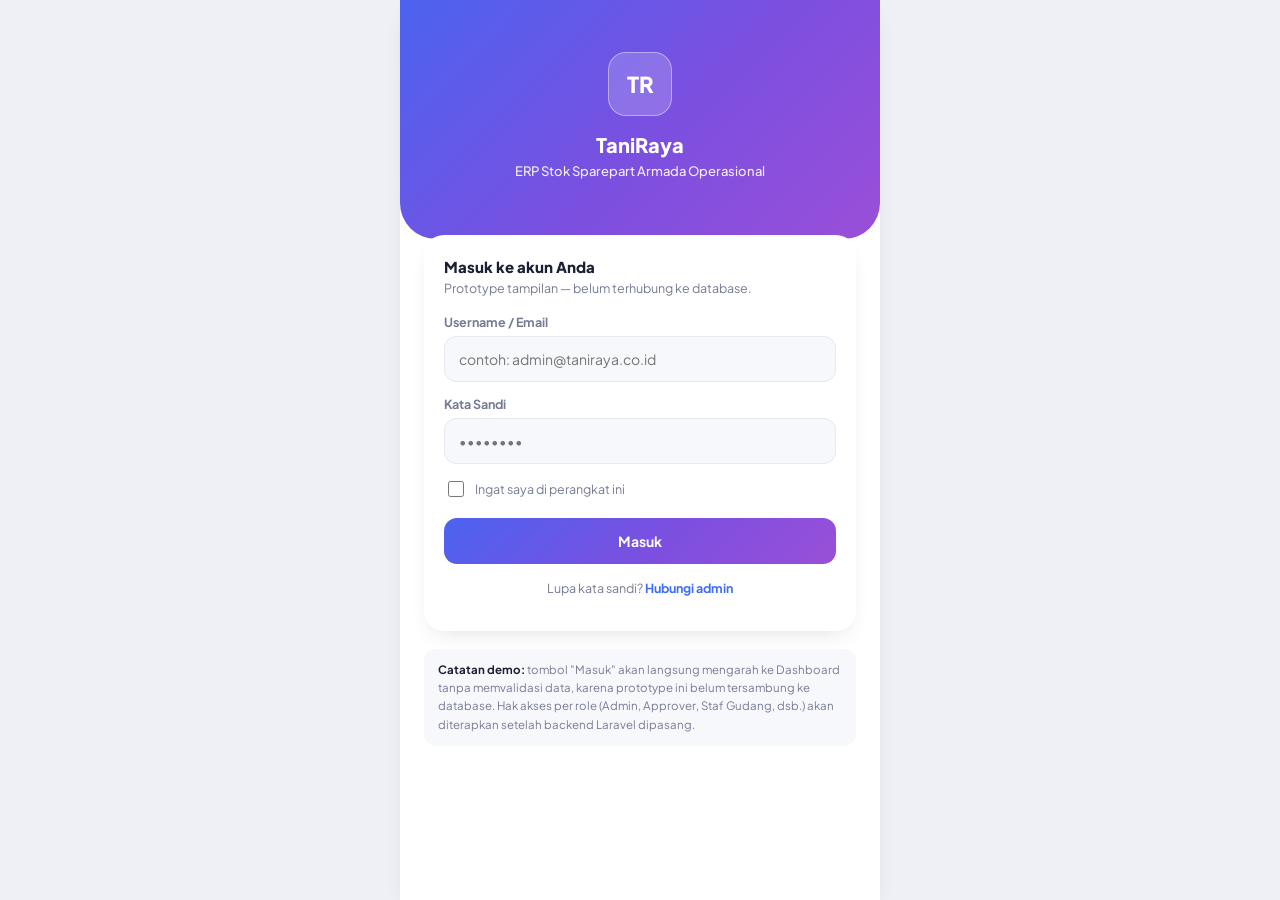
==== index.html @ 4b0f7965 "Add files via upload" ====
<!DOCTYPE html>
<html lang="id">
<head>
<meta charset="UTF-8">
<meta name="viewport" content="width=device-width, initial-scale=1.0">
<title>Masuk — TaniRaya ERP</title>
<link rel="stylesheet" href="css/style.css">
</head>
<body class="login-page">
<div class="app-shell">

  <div class="login-hero">
    <div class="login-hero__mark">TR</div>
    <h1>TaniRaya</h1>
    <p>ERP Stok Sparepart Armada Operasional</p>
  </div>

  <div class="login-form-wrap">
    <div class="login-card">
      <h2>Masuk ke akun Anda</h2>
      <p class="hint">Prototype tampilan — belum terhubung ke database.</p>

      <form id="loginForm" onsubmit="return handleLogin(event)">
        <div class="form-group">
          <label class="form-label" for="username">Username / Email</label>
          <input class="form-control" type="text" id="username" name="username" placeholder="contoh: admin@taniraya.co.id" autocomplete="username">
        </div>

        <div class="form-group">
          <label class="form-label" for="password">Kata Sandi</label>
          <input class="form-control" type="password" id="password" name="password" placeholder="••••••••" autocomplete="current-password">
        </div>

        <label class="form-check">
          <input type="checkbox" id="rememberMe">
          Ingat saya di perangkat ini
        </label>

        <button type="submit" class="btn btn-primary btn-block">Masuk</button>
      </form>

      <p class="login-footer-link">Lupa kata sandi? <a href="#" onclick="showToast('Fitur reset password — menyusul'); return false;">Hubungi admin</a></p>
    </div>

    <div class="role-hint">
      <strong>Catatan demo:</strong> tombol "Masuk" akan langsung mengarah ke Dashboard tanpa memvalidasi data,
      karena prototype ini belum tersambung ke database. Hak akses per role (Admin, Approver, Staf Gudang, dsb.)
      akan diterapkan setelah backend Laravel dipasang.
    </div>
  </div>

</div>

<script src="js/main.js"></script>
<script>
  function handleLogin(event) {
    event.preventDefault();
    window.location.href = 'dashboard.html';
    return false;
  }
</script>
</body>
</html>
---- css/style.css ----
/* ==========================================================================
   TaniRaya ERP — Shared Stylesheet (Static Prototype)
   ========================================================================== */

@import url('https://fonts.googleapis.com/css2?family=Plus+Jakarta+Sans:wght@400;500;600;700;800&display=swap');

:root {
  /* Brand gradient */
  --grad-header: linear-gradient(135deg, #4C63F0 0%, #7C4FE0 55%, #9A4FD8 100%);

  /* Base surface */
  --color-bg-page: #EEF0F6;
  --color-bg: #FFFFFF;
  --color-surface: #F7F8FC;
  --color-border: #E7E9F3;

  /* Text */
  --color-text: #1C1F33;
  --color-text-muted: #767B94;
  --color-text-faint: #A3A7BE;

  /* Module accent colors */
  --c-blue: #3E6DF6;
  --c-blue-dark: #2F53D4;
  --c-green: #17A672;
  --c-green-dark: #0E8A5C;
  --c-amber: #F5941F;
  --c-amber-dark: #D97B0A;
  --c-rose: #F0466B;
  --c-rose-dark: #D22E52;
  --c-violet: #8B4FE0;
  --c-violet-dark: #6E33C4;
  --c-teal: #12A3A1;
  --c-teal-dark: #0C8482;

  --radius-lg: 20px;
  --radius-md: 14px;
  --radius-sm: 10px;
  --shadow-card: 0 10px 24px -12px rgba(28, 31, 51, 0.18);
  --shadow-soft: 0 2px 10px rgba(28, 31, 51, 0.06);
}

* { box-sizing: border-box; }

html, body {
  margin: 0;
  padding: 0;
  min-height: 100%;
}

body {
  font-family: 'Plus Jakarta Sans', -apple-system, BlinkMacSystemFont, 'Segoe UI', Roboto, sans-serif;
  background: var(--color-bg-page);
  color: var(--color-text);
  -webkit-font-smoothing: antialiased;
}

a { color: inherit; text-decoration: none; }
button { font-family: inherit; }

/* ---------- App shell: same app-like layout, but widens on larger screens ---------- */
.app-shell {
  max-width: 480px;
  margin: 0 auto;
  min-height: 100vh;
  background: var(--color-bg);
  box-shadow: var(--shadow-card);
  display: flex;
  flex-direction: column;
  position: relative;
}

@media (min-width: 700px) {
  .app-shell { max-width: 900px; }
}

@media (min-width: 1024px) {
  .app-shell { max-width: 1440px; }
}

@media (min-width: 1600px) {
  .app-shell { max-width: 1760px; }
}

/* The login screen stays a compact card at every width, even though .app-shell widens */
body.login-page .app-shell { max-width: 480px; }

.app-main {
  flex: 1;
  padding: 20px 18px 96px;
}

@media (min-width: 700px) {
  .app-main { padding: 28px 32px 100px; }
}

@media (min-width: 1024px) {
  .app-main { padding: 36px 44px 100px; }
}

/* ---------------------------- Headers ---------------------------- */
.app-header {
  background: var(--grad-header);
  color: #fff;
  padding: 18px 18px 26px;
  border-radius: 0 0 26px 26px;
}

@media (min-width: 700px) {
  .app-header { padding: 22px 32px 30px; }
}

@media (min-width: 1024px) {
  .app-header { padding: 26px 44px 34px; }
  .brand__mark { width: 46px; height: 46px; font-size: 16px; }
  .brand__text strong { font-size: 19px; }
  .brand__text span { font-size: 13px; }
}

.app-header__row {
  display: flex;
  align-items: center;
  justify-content: space-between;
  gap: 12px;
}

.brand { display: flex; align-items: center; gap: 10px; }

.brand__mark {
  width: 40px; height: 40px;
  border-radius: 12px;
  background: rgba(255,255,255,0.18);
  display: flex; align-items: center; justify-content: center;
  font-weight: 800; font-size: 15px; letter-spacing: 0.2px;
  border: 1px solid rgba(255,255,255,0.35);
}

.brand__text { display: flex; flex-direction: column; line-height: 1.2; }
.brand__text strong { font-size: 17px; font-weight: 800; }
.brand__text span { font-size: 12px; opacity: 0.85; font-weight: 500; }

.header-actions { display: flex; align-items: center; gap: 10px; }

.live-clock {
  font-size: 12.5px;
  font-weight: 600;
  text-align: right;
  opacity: 0.92;
  line-height: 1.3;
  display: flex;
  flex-direction: column;
}
.live-clock .clock-time { font-size: 15px; font-weight: 800; }

.icon-btn {
  width: 36px; height: 36px;
  border-radius: 11px;
  border: 1px solid rgba(255,255,255,0.35);
  background: rgba(255,255,255,0.16);
  color: #fff;
  display: flex; align-items: center; justify-content: center;
  cursor: pointer;
  flex-shrink: 0;
}
.icon-btn svg { width: 18px; height: 18px; }
.icon-btn:active { transform: scale(0.94); }

.icon-btn--ghost { background: transparent; border-color: rgba(255,255,255,0.4); }

/* Sub-page header (back arrow + title) */
.app-header--sub { padding-bottom: 20px; border-radius: 0 0 22px 22px; }
.app-header--sub .app-header__title { font-size: 17px; font-weight: 800; }
.app-header--sub .app-header__sub { font-size: 12px; opacity: 0.85; font-weight: 500; margin-top: 2px; }
.app-header__titles { flex: 1; text-align: center; }

/* ------------------------------ Sections ------------------------------ */
.section { margin-top: 22px; }
.section:first-child { margin-top: 0; }

.section__head {
  display: flex; align-items: baseline; justify-content: space-between;
  margin-bottom: 12px;
}
.section__title { font-size: 15px; font-weight: 700; color: var(--color-text); margin: 0; }
.section__link { font-size: 12.5px; font-weight: 700; color: var(--c-blue); }

/* ------------------------------ Summary cards ------------------------------ */
.summary-grid {
  display: grid;
  grid-template-columns: 1fr 1fr;
  gap: 12px;
}

@media (min-width: 700px) {
  .summary-grid { grid-template-columns: repeat(3, 1fr); gap: 14px; }
}

@media (min-width: 1024px) {
  .summary-grid { grid-template-columns: repeat(4, 1fr); gap: 16px; }
  .summary-card { min-height: 108px; padding: 16px; }
  .summary-card__value { font-size: 18px; }
}

.summary-card {
  border-radius: var(--radius-md);
  padding: 14px;
  color: #fff;
  display: flex;
  flex-direction: column;
  gap: 18px;
  min-height: 96px;
  box-shadow: var(--shadow-soft);
  position: relative;
  overflow: hidden;
}
.summary-card:active { transform: scale(0.98); }

.summary-card__icon {
  width: 30px; height: 30px;
  border-radius: 9px;
  background: rgba(255,255,255,0.24);
  display: flex; align-items: center; justify-content: center;
}
.summary-card__icon svg { width: 16px; height: 16px; }

.summary-card__body { display: flex; flex-direction: column; gap: 2px; }
.summary-card__label { font-size: 12px; font-weight: 600; opacity: 0.92; }
.summary-card__value { font-size: 16px; font-weight: 800; line-height: 1.15; }

.summary-card--green { background: linear-gradient(135deg, var(--c-green), var(--c-green-dark)); }
.summary-card--blue { background: linear-gradient(135deg, var(--c-blue), var(--c-blue-dark)); }
.summary-card--amber { background: linear-gradient(135deg, var(--c-amber), var(--c-amber-dark)); }
.summary-card--rose { background: linear-gradient(135deg, var(--c-rose), var(--c-rose-dark)); }
.summary-card--violet { background: linear-gradient(135deg, var(--c-violet), var(--c-violet-dark)); grid-column: span 2; flex-direction: row; align-items: center; justify-content: space-between; min-height: 64px; }
.summary-card--violet .summary-card__body { flex-direction: row; align-items: center; gap: 10px; }

@media (min-width: 1024px) {
  .summary-card--violet { grid-column: span 4; min-height: 76px; }
}

/* ------------------------------ Menu grid ------------------------------ */
.menu-grid {
  display: grid;
  grid-template-columns: repeat(3, 1fr);
  gap: 18px 8px;
}

@media (min-width: 700px) {
  .menu-grid { grid-template-columns: repeat(6, 1fr); gap: 20px 12px; }
}

@media (min-width: 1024px) {
  .menu-item__icon { width: 62px; height: 62px; border-radius: 18px; }
  .menu-item__icon svg { width: 27px; height: 27px; }
  .menu-item__label { font-size: 13px; }
}

.menu-item {
  display: flex; flex-direction: column; align-items: center; gap: 8px;
  text-align: center;
}
.menu-item:active .menu-item__icon { transform: scale(0.92); }

.menu-item__icon {
  width: 54px; height: 54px;
  border-radius: 16px;
  display: flex; align-items: center; justify-content: center;
  box-shadow: var(--shadow-soft);
}
.menu-item__icon svg { width: 24px; height: 24px; color: #fff; }
.menu-item__label { font-size: 12px; font-weight: 600; color: var(--color-text); }

.menu-item__icon--blue { background: linear-gradient(135deg, var(--c-blue), var(--c-blue-dark)); }
.menu-item__icon--amber { background: linear-gradient(135deg, var(--c-amber), var(--c-amber-dark)); }
.menu-item__icon--violet { background: linear-gradient(135deg, var(--c-violet), var(--c-violet-dark)); }
.menu-item__icon--rose { background: linear-gradient(135deg, var(--c-rose), var(--c-rose-dark)); }
.menu-item__icon--green { background: linear-gradient(135deg, var(--c-green), var(--c-green-dark)); }
.menu-item__icon--teal { background: linear-gradient(135deg, var(--c-teal), var(--c-teal-dark)); }

/* ------------------------------ Buttons ------------------------------ */
.btn {
  display: inline-flex; align-items: center; justify-content: center; gap: 8px;
  height: 46px; padding: 0 18px;
  border-radius: 13px;
  font-size: 14px; font-weight: 700;
  border: none; cursor: pointer;
  width: 100%;
}
.btn:active { transform: scale(0.98); }
.btn-primary { background: var(--grad-header); color: #fff; }
.btn-secondary { background: var(--color-surface); color: var(--color-text); border: 1px solid var(--color-border); }
.btn-block { display: flex; }
.btn-sm { height: 36px; padding: 0 14px; font-size: 13px; border-radius: 10px; }

.fab {
  position: fixed;
  bottom: 24px;
  right: calc(50% - 240px + 20px);
  width: 54px; height: 54px;
  border-radius: 50%;
  background: var(--grad-header);
  color: #fff;
  border: none;
  box-shadow: 0 12px 20px -6px rgba(76, 99, 240, 0.55);
  display: flex; align-items: center; justify-content: center;
  cursor: pointer;
  z-index: 20;
}
@media (max-width: 560px) { .fab { right: 20px; } }
.fab svg { width: 22px; height: 22px; }

/* ------------------------------ Forms ------------------------------ */
.form-group { margin-bottom: 14px; }
.form-label { display: block; font-size: 12.5px; font-weight: 700; color: var(--color-text-muted); margin-bottom: 6px; }
.form-control {
  width: 100%;
  height: 46px;
  border-radius: 12px;
  border: 1px solid var(--color-border);
  background: var(--color-surface);
  padding: 0 14px;
  font-size: 14px;
  font-family: inherit;
  color: var(--color-text);
}
textarea.form-control { height: auto; padding: 12px 14px; resize: vertical; min-height: 80px; }
.form-control:focus { outline: none; border-color: var(--c-blue); background: #fff; }
.form-row { display: grid; grid-template-columns: 1fr 1fr; gap: 12px; }

/* ------------------------------ List / table cards ------------------------------ */
.list-card {
  border: 1px solid var(--color-border);
  border-radius: var(--radius-md);
  padding: 14px;
  margin-bottom: 10px;
  background: #fff;
  display: flex;
  justify-content: space-between;
  gap: 10px;
}
.list-card__main { display: flex; flex-direction: column; gap: 4px; }
.list-card__title { font-size: 13.5px; font-weight: 700; }
.list-card__meta { font-size: 12px; color: var(--color-text-muted); }
.list-card__side { display: flex; flex-direction: column; align-items: flex-end; gap: 6px; }
.list-card__value { font-size: 13.5px; font-weight: 800; }

.badge {
  font-size: 11px; font-weight: 700;
  padding: 4px 9px;
  border-radius: 999px;
  white-space: nowrap;
}
.badge--pending { background: #FFF1DE; color: var(--c-amber-dark); }
.badge--approved { background: #E4F8EF; color: var(--c-green-dark); }
.badge--rejected { background: #FDE9EC; color: var(--c-rose-dark); }
.badge--active { background: #E4F8EF; color: var(--c-green-dark); }
.badge--inactive { background: #F1F1F6; color: var(--color-text-muted); }
.badge--role-admin { background: #EFE5FC; color: var(--c-violet-dark); }
.badge--role-approver { background: #E1EBFF; color: var(--c-blue-dark); }
.badge--role-staff { background: #E4F8EF; color: var(--c-green-dark); }

.empty-state {
  text-align: center;
  padding: 32px 12px;
  color: var(--color-text-muted);
  font-size: 13px;
}

/* On wider screens, list records use the extra width as a 2-column grid,
   while forms stay a readable, constrained single column. */
@media (min-width: 700px) {
  .list-view.is-active {
    display: grid;
    grid-template-columns: repeat(2, 1fr);
    gap: 12px;
    align-items: start;
  }
  .list-view.is-active .list-card { margin-bottom: 0; }
}

@media (min-width: 1024px) {
  .list-view.is-active { grid-template-columns: repeat(3, 1fr); }
  #viewForm form { max-width: 620px; }
}

/* ------------------------------ Tabs ------------------------------ */
.tabs {
  display: flex;
  background: var(--color-surface);
  border-radius: 12px;
  padding: 4px;
  margin-bottom: 16px;
}
.tab-btn {
  flex: 1;
  border: none;
  background: transparent;
  padding: 10px 0;
  font-size: 13px;
  font-weight: 700;
  color: var(--color-text-muted);
  border-radius: 9px;
  cursor: pointer;
}
.tab-btn.is-active { background: #fff; color: var(--color-text); box-shadow: var(--shadow-soft); }

.view { display: none; }
.view.is-active { display: block; }

/* ------------------------------ Toast ------------------------------ */
.toast {
  position: fixed;
  left: 50%;
  bottom: 28px;
  transform: translate(-50%, 20px);
  background: #1C1F33;
  color: #fff;
  padding: 12px 18px;
  border-radius: 12px;
  font-size: 13px;
  font-weight: 600;
  opacity: 0;
  pointer-events: none;
  transition: opacity 0.25s ease, transform 0.25s ease;
  z-index: 50;
  display: flex;
  align-items: center;
  gap: 8px;
  max-width: 90%;
  text-align: center;
}
.toast.is-visible { opacity: 1; transform: translate(-50%, 0); pointer-events: auto; }

/* ------------------------------ Bottom note (demo notice) ------------------------------ */
.demo-note {
  font-size: 11px;
  color: var(--color-text-faint);
  text-align: center;
  margin-top: 18px;
  line-height: 1.5;
}

/* ------------------------------ Login page ------------------------------ */
.login-page { min-height: 100vh; display: flex; flex-direction: column; }
.login-hero {
  background: var(--grad-header);
  color: #fff;
  padding: 52px 26px 60px;
  border-radius: 0 0 36px 36px;
  text-align: center;
}
.login-hero__mark {
  width: 64px; height: 64px;
  border-radius: 18px;
  background: rgba(255,255,255,0.18);
  border: 1px solid rgba(255,255,255,0.4);
  display: flex; align-items: center; justify-content: center;
  margin: 0 auto 16px;
  font-weight: 800; font-size: 22px;
}
.login-hero h1 { font-size: 20px; font-weight: 800; margin: 0 0 6px; }
.login-hero p { font-size: 13px; opacity: 0.9; margin: 0; font-weight: 500; }

.login-form-wrap { flex: 1; padding: 26px 24px 32px; margin-top: -30px; }
.login-card {
  background: #fff;
  border-radius: 20px;
  box-shadow: var(--shadow-card);
  padding: 22px 20px;
}
.login-card h2 { font-size: 15px; font-weight: 800; margin: 0 0 4px; }
.login-card p.hint { font-size: 12.5px; color: var(--color-text-muted); margin: 0 0 18px; }
.form-check { display: flex; align-items: center; gap: 8px; font-size: 12.5px; color: var(--color-text-muted); margin-bottom: 18px; }
.form-check input { width: 16px; height: 16px; }
.login-footer-link { text-align: center; font-size: 12.5px; color: var(--color-text-muted); margin-top: 16px; }
.login-footer-link a { color: var(--c-blue); font-weight: 700; }

.role-hint {
  margin-top: 18px;
  background: var(--color-surface);
  border-radius: 12px;
  padding: 12px 14px;
  font-size: 11.5px;
  color: var(--color-text-muted);
  line-height: 1.6;
}
.role-hint strong { color: var(--color-text); }
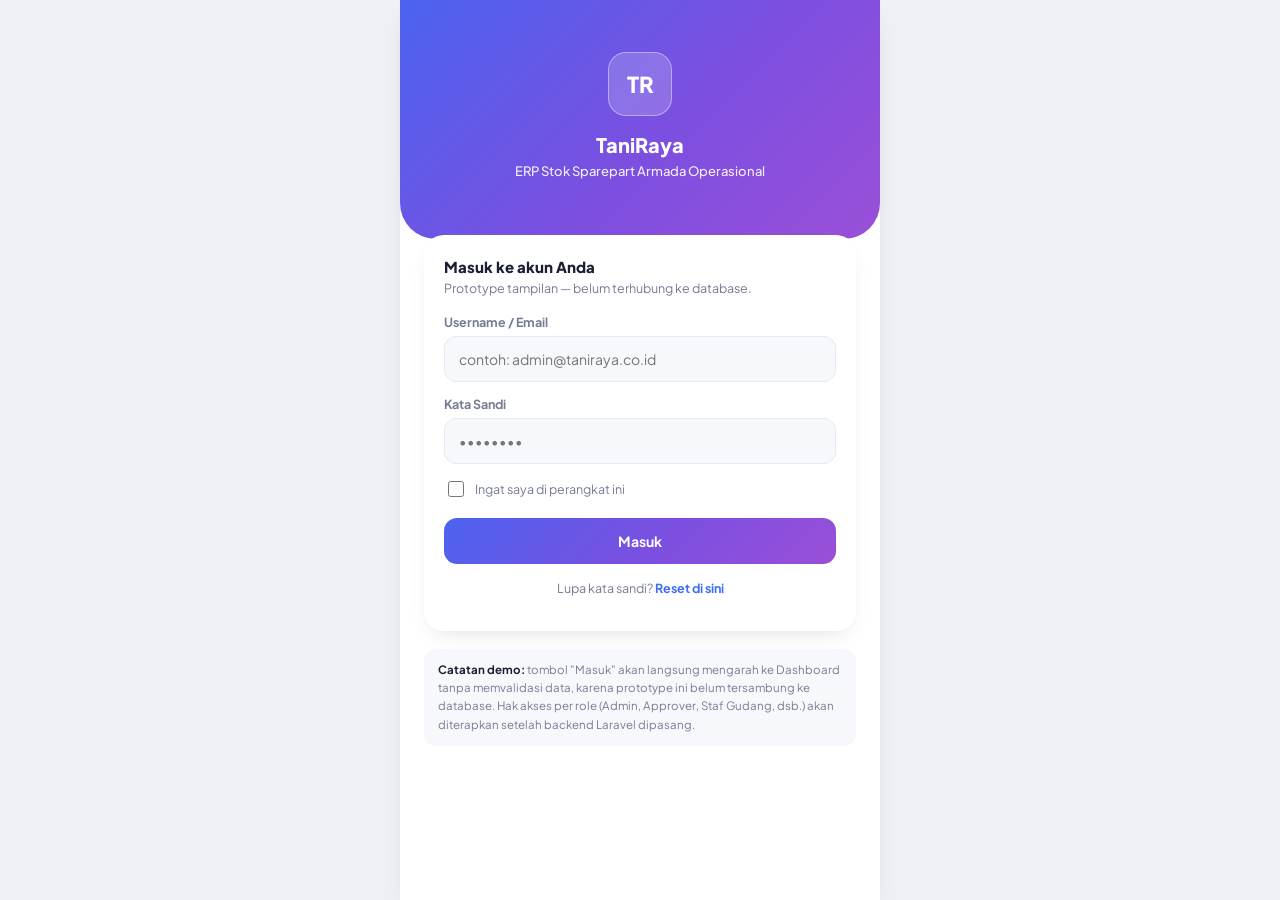
==== commit 733a91f5: "Add files via upload" ====
--- a/index.html
+++ b/index.html
@@ -39,7 +39,7 @@
         <button type="submit" class="btn btn-primary btn-block">Masuk</button>
       </form>
 
-      <p class="login-footer-link">Lupa kata sandi? <a href="#" onclick="showToast('Fitur reset password — menyusul'); return false;">Hubungi admin</a></p>
+      <p class="login-footer-link">Lupa kata sandi? <a href="forgot-password.html">Reset di sini</a></p>
     </div>
 
     <div class="role-hint">
--- a/css/style.css
+++ b/css/style.css
@@ -32,6 +32,10 @@
   --c-violet-dark: #6E33C4;
   --c-teal: #12A3A1;
   --c-teal-dark: #0C8482;
+  --c-indigo: #5B5FE0;
+  --c-indigo-dark: #4341C4;
+  --c-fuchsia: #C0389E;
+  --c-fuchsia-dark: #9E2680;
 
   --radius-lg: 20px;
   --radius-md: 14px;
@@ -276,6 +280,8 @@
 .menu-item__icon--rose { background: linear-gradient(135deg, var(--c-rose), var(--c-rose-dark)); }
 .menu-item__icon--green { background: linear-gradient(135deg, var(--c-green), var(--c-green-dark)); }
 .menu-item__icon--teal { background: linear-gradient(135deg, var(--c-teal), var(--c-teal-dark)); }
+.menu-item__icon--indigo { background: linear-gradient(135deg, var(--c-indigo), var(--c-indigo-dark)); }
+.menu-item__icon--fuchsia { background: linear-gradient(135deg, var(--c-fuchsia), var(--c-fuchsia-dark)); }
 
 /* ------------------------------ Buttons ------------------------------ */
 .btn {
